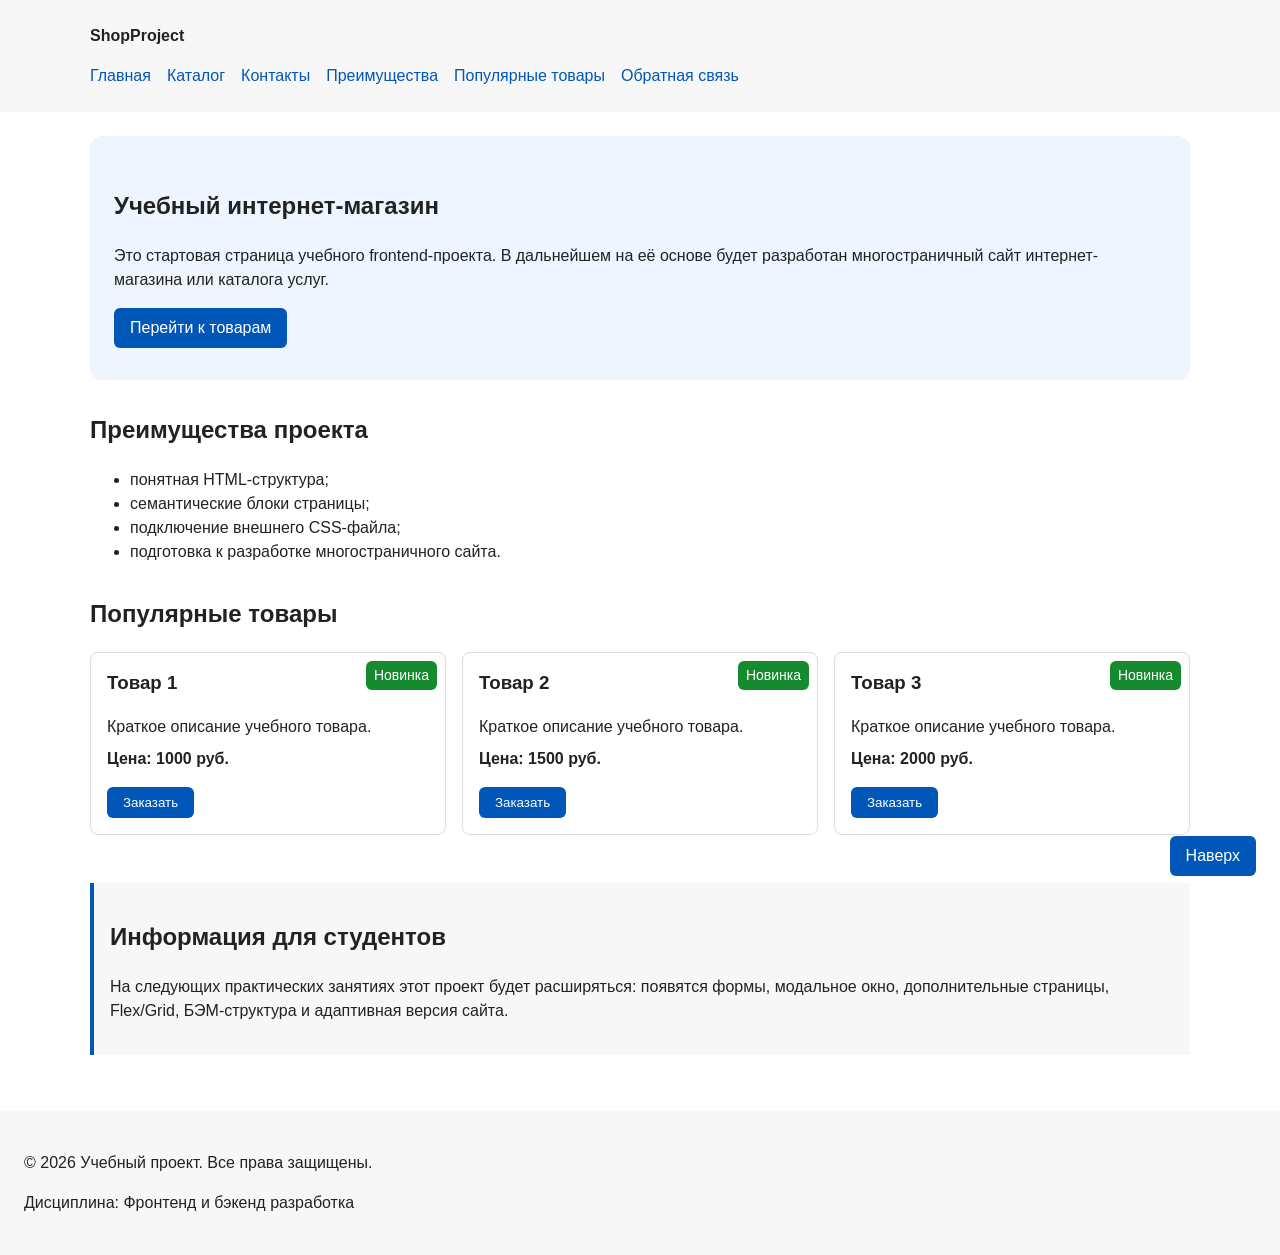
==== index.html @ 4393fafb "feat: add multi-page structure navigation and anchors" ====
<!DOCTYPE html>
<html lang="ru">
<head>
  <meta charset="UTF-8">
  <meta name="viewport" content="width=device-width, initial-scale=1.0">
  <title>Учебный интернет-магазин</title>
  <link rel="stylesheet" href="css/style.css">
  <script src="js/main.js" defer></script>
</head>
<body>
  <header>
    <div class="site-header">
      <a class="site-logo" href="index.html">ShopProject</a>
   <nav class="site-nav" aria-label="Основная навигация">
  <ul class="site-nav__list">
    <li><a href="index.html">Главная</a></li>
    <li><a href="catalog.html">Каталог</a></li>
    <li><a href="contacts.html">Контакты</a></li>
    <li><a href="index.html#advantages">Преимущества</a></li>
    <li><a href="index.html#popular">Популярные товары</a></li>
    <li><a href="index.html#contacts">Обратная связь</a></li>
  </ul>
</nav>
    </div>
  </header>

  <main>
    <section class="hero">
      <h1>Учебный интернет-магазин</h1>
      <p>
        Это стартовая страница учебного frontend-проекта.
        В дальнейшем на её основе будет разработан многостраничный сайт
        интернет-магазина или каталога услуг.
      </p>
      <a class="button" href="#popular">Перейти к товарам</a>
    </section>

    <section class="section" id="advantages">
      <h2>Преимущества проекта</h2>
      <ul class="advantages-list">
        <li>понятная HTML-структура;</li>
        <li>семантические блоки страницы;</li>
        <li>подключение внешнего CSS-файла;</li>
        <li>подготовка к разработке многостраничного сайта.</li>
      </ul>
    </section>

    <section class="section" id="popular">
      <h2>Популярные товары</h2>
      <div class="product-grid">
        <article class="product-card">
          <span class="product-card__badge">Новинка</span>
          <h3 class="product-card__title">Товар 1</h3>
          <p class="product-card__text">Краткое описание учебного товара.</p>
          <p class="product-card__price">Цена: 1000 руб.</p>
          <button class="button product-card__button" type="button" data-product="Товар 1">
            Заказать
          </button>
        </article>
        <article class="product-card">
          <span class="product-card__badge">Новинка</span>
          <h3 class="product-card__title">Товар 2</h3>
          <p class="product-card__text">Краткое описание учебного товара.</p>
          <p class="product-card__price">Цена: 1500 руб.</p>
          <button class="button product-card__button" type="button" data-product="Товар 2">
            Заказать
          </button>
        </article>
        <article class="product-card">
          <span class="product-card__badge">Новинка</span>
          <h3 class="product-card__title">Товар 3</h3>
          <p class="product-card__text">Краткое описание учебного товара.</p>
          <p class="product-card__price">Цена: 2000 руб.</p>
          <button class="button product-card__button" type="button" data-product="Товар 3">
            Заказать
          </button>
        </article>
      </div>
    </section>

    <aside class="aside-info">
      <h2>Информация для студентов</h2>
      <p>
        На следующих практических занятиях этот проект будет расширяться:
        появятся формы, модальное окно, дополнительные страницы, Flex/Grid,
        БЭМ-структура и адаптивная версия сайта.
      </p>
    </aside>
  </main>

  <footer id="contacts">
    <p>&copy; 2026 Учебный проект. Все права защищены.</p>
    <p>Дисциплина: Фронтенд и бэкенд разработка</p>
  </footer>

  <a class="button up-button" href="#">Наверх</a>

  <dialog class="order-dialog" id="order-dialog" aria-labelledby="order-dialog-title">
    <h2 id="order-dialog-title">Оформление заявки</h2>
    <form class="order-form" id="order-form" action="#" method="post" novalidate>
      <input id="selected-product" name="selected-product" type="hidden">

      <div class="form-field">
        <label for="order-name">Имя</label>
        <input
          id="order-name"
          name="name"
          type="text"
          placeholder="Введите ваше имя"
          minlength="2"
          autocomplete="given-name"
          required
        >
      </div>

      <div class="form-field">
        <label for="order-email">E-mail</label>
        <input
          id="order-email"
          name="email"
          type="email"
          placeholder="example@mail.ru"
          autocomplete="email"
          required
        >
      </div>

      <div class="form-field">
        <label for="order-phone">Телефон</label>
        <input
          id="order-phone"
          name="phone"
          type="tel"
          inputmode="tel"
          placeholder="+7 (900) 000-00-00"
          pattern="^\+7 \(\d{3}\) \d{3}-\d{2}-\d{2}$"
          required
        >
        <small>Формат: +7 (900) 000-00-00</small>
      </div>

      <div class="form-field">
        <label for="order-date">Дата связи</label>
        <input id="order-date" name="date" type="date">
      </div>

      <div class="form-field">
        <label for="order-topic">Тема заявки</label>
        <select id="order-topic" name="topic" required>
          <option value="">Выберите тему</option>
          <option value="product">Заказ товара</option>
          <option value="consultation">Консультация</option>
          <option value="delivery">Доставка</option>
        </select>
      </div>

      <div class="form-field">
        <label for="order-comment">Комментарий</label>
        <textarea
          id="order-comment"
          name="comment"
          rows="4"
          placeholder="Укажите дополнительную информацию"
        ></textarea>
      </div>

      <div class="form-field form-field--checkbox">
        <label>
          <input
            id="order-agreement"
            name="agreement"
            type="checkbox"
            required
          >
          Я согласен на обработку данных
        </label>
      </div>

      <div class="form-actions">
        <button type="button" id="close-order-dialog">Закрыть</button>
        <button type="submit">Отправить заявку</button>
      </div>
    </form>
  </dialog>

  <p class="success-message" id="success-message" hidden>
    Форма успешно отправлена!
  </p>
</body>
</html>
---- css/style.css ----
/* ===============================
   1. Переменные проекта
   =============================== */
:root {
  /* Основные цвета проекта */
  --color-bg: #ffffff;
  --color-text: #222222;
  --color-muted: #666666;
  --color-primary: #0057b8;
  --color-primary-dark: #003f86;
  --color-border: #dddddd;
  --color-surface: #f7f7f7;
  --color-surface-accent: #eef5ff;
  --color-danger: #b00020;
  --color-success: #168a2f;
  --color-success-bg: #eefaf0;
  --color-white: #ffffff;

  /* Отступы */
  --space-xs: 4px;
  --space-sm: 8px;
  --space-md: 16px;
  --space-lg: 24px;
  --space-xl: 32px;

  /* Скругления */
  --radius-sm: 6px;
  --radius-md: 8px;
  --radius-lg: 12px;

  /* Размеры */
  --container-width: 1100px;
}

/* ===============================
   2. Базовые стили
   =============================== */
* {
  box-sizing: border-box;
}

body {
  margin: 0;
  font-family: Arial, sans-serif;
  line-height: 1.5;
  color: var(--color-text);
  background-color: var(--color-bg);
}

header,
main,
footer {
  padding: var(--space-lg);
}

header {
  background-color: var(--color-surface);
}

footer {
  background-color: var(--color-surface);
}

/* ===============================
   3. Общие элементы интерфейса
   =============================== */
a {
  color: var(--color-primary);
}

a:hover {
  color: var(--color-primary-dark);
}

a:focus-visible {
  outline: 2px solid var(--color-primary);
  outline-offset: 3px;
}

.button {
  display: inline-block;
  padding: var(--space-sm) var(--space-md);
  color: var(--color-white);
  background-color: var(--color-primary);
  text-decoration: none;
  border: none;
  border-radius: var(--radius-sm);
  cursor: pointer;
}

.button:hover {
  background-color: var(--color-primary-dark);
}

.button:focus-visible {
  outline: 2px solid var(--color-primary);
  outline-offset: 3px;
}

.button:disabled {
  opacity: 0.6;
  cursor: not-allowed;
}

/* ===============================
   4. Компоненты страницы
   =============================== */
.site-header {
  max-width: var(--container-width);
  margin: 0 auto;
}

.site-logo {
  font-weight: bold;
  text-decoration: none;
  color: var(--color-text);
}

/*
  Flexbox: меню навигации в одну строку.
  display: flex — выстроить пункты в ряд,
  gap — расстояние между ними.
*/
.site-nav__list {
  display: flex;
  flex-wrap: wrap;
  gap: var(--space-md);
  padding: 0;
  margin: var(--space-md) 0 0;
  list-style: none;
}

.site-nav__list a {
  color: var(--color-primary);
  text-decoration: none;
}

.site-nav__list a:hover {
  color: var(--color-primary-dark);
  text-decoration: underline;
}

.site-nav__list a:focus-visible {
  outline: 2px solid var(--color-primary);
  outline-offset: 3px;
}

.hero {
  max-width: var(--container-width);
  margin: 0 auto var(--space-xl);
  padding: var(--space-xl) var(--space-lg);
  background-color: var(--color-surface-accent);
  border-radius: var(--radius-lg);
}

.section {
  max-width: var(--container-width);
  margin: 0 auto var(--space-xl);
}

.section h2 {
  margin-top: 0;
}

/*
  Grid-сетка для карточек товаров.
  repeat(3, 1fr) = три равные колонки.
*/
.product-grid {
  display: grid;
  grid-template-columns: repeat(3, 1fr);
  gap: var(--space-md);
}

/* На узких экранах карточки перестраиваются в одну колонку */
@media (max-width: 800px) {
  .product-grid {
    grid-template-columns: 1fr;
  }
}

/*
  Карточка товара (БЭМ-блок product-card).
  position: relative — точка отсчёта для бейджа.
*/
.product-card {
  position: relative;
  margin-bottom: var(--space-md);
  padding: var(--space-md);
  border: 1px solid var(--color-border);
  border-radius: var(--radius-md);
  background-color: var(--color-bg);
}

.product-card:hover {
  border-color: var(--color-primary);
}

/* БЭМ-элементы карточки */
.product-card__title {
  margin-top: 0;
}

.product-card__text {
  margin: 0 0 var(--space-sm);
}

.product-card__price {
  margin: 0 0 var(--space-md);
  font-weight: bold;
}

/*
  Бейдж «Новинка».
  position: absolute — позиция считается от карточки,
  у которой position: relative.
*/
.product-card__badge {
  position: absolute;
  top: var(--space-sm);
  right: var(--space-sm);
  padding: var(--space-xs) var(--space-sm);
  background-color: var(--color-success);
  color: var(--color-white);
  border-radius: var(--radius-sm);
  font-size: 14px;
}

/*
  Кнопка «Наверх».
  position: fixed — приклеена к окну браузера,
  не двигается при прокрутке.
*/
.up-button {
  position: fixed;
  right: var(--space-lg);
  bottom: var(--space-lg);
}

.aside-info {
  max-width: var(--container-width);
  margin: 0 auto var(--space-xl);
  padding: var(--space-md);
  border-left: 4px solid var(--color-primary);
  background-color: var(--color-surface);
}

/* ===============================
   5. Форма и модальное окно
   =============================== */
.order-dialog {
  width: min(100% - 32px, 560px);
  padding: var(--space-lg);
  border: none;
  border-radius: var(--radius-lg);
}

.order-dialog::backdrop {
  background-color: rgba(0, 0, 0, 0.5);
}

.form-field {
  margin-bottom: var(--space-md);
}

.form-field label {
  display: block;
  margin-bottom: var(--space-xs);
}

.form-field input,
.form-field select,
.form-field textarea {
  width: 100%;
  padding: 10px 12px;
  border: 1px solid var(--color-border);
  border-radius: var(--radius-sm);
  font: inherit;
}

.form-field input[type="checkbox"] {
  width: auto;
}

.form-field small {
  display: block;
  margin-top: var(--space-xs);
  color: var(--color-muted);
}

.form-field input:hover,
.form-field select:hover,
.form-field textarea:hover {
  border-color: var(--color-primary);
}

.form-field input:focus-visible,
.form-field select:focus-visible,
.form-field textarea:focus-visible,
.form-actions button:focus-visible {
  outline: 2px solid var(--color-primary);
  outline-offset: 3px;
}

[aria-invalid="true"] {
  border-color: var(--color-danger);
}

.form-actions {
  display: flex;
  gap: 12px;
  margin-top: 20px;
}

.form-actions button {
  padding: var(--space-sm) var(--space-md);
  border: 1px solid var(--color-border);
  border-radius: var(--radius-sm);
  background-color: var(--color-bg);
  color: var(--color-text);
  cursor: pointer;
  font: inherit;
}

.form-actions button[type="submit"] {
  border: none;
  background-color: var(--color-primary);
  color: var(--color-white);
}

.form-actions button[type="submit"]:hover {
  background-color: var(--color-primary-dark);
}

.success-message {
  max-width: var(--container-width);
  margin: var(--space-lg) auto;
  padding: var(--space-md);
  border-left: 4px solid var(--color-success);
  background-color: var(--color-success-bg);
}
/* ===== ПР5: хлебные крошки, якоря ===== */
.breadcrumbs {
  max-width: var(--container-width);
  margin: 0 auto var(--space-md);
  font-size: 14px;
  color: var(--color-muted);
}

.breadcrumbs a {
  color: var(--color-primary);
}

.breadcrumbs span::before {
  content: " / ";
  color: var(--color-muted);
}

html {
  scroll-behavior: smooth;
}

:target {
  outline: 2px dashed var(--color-primary);
  outline-offset: 4px;
}
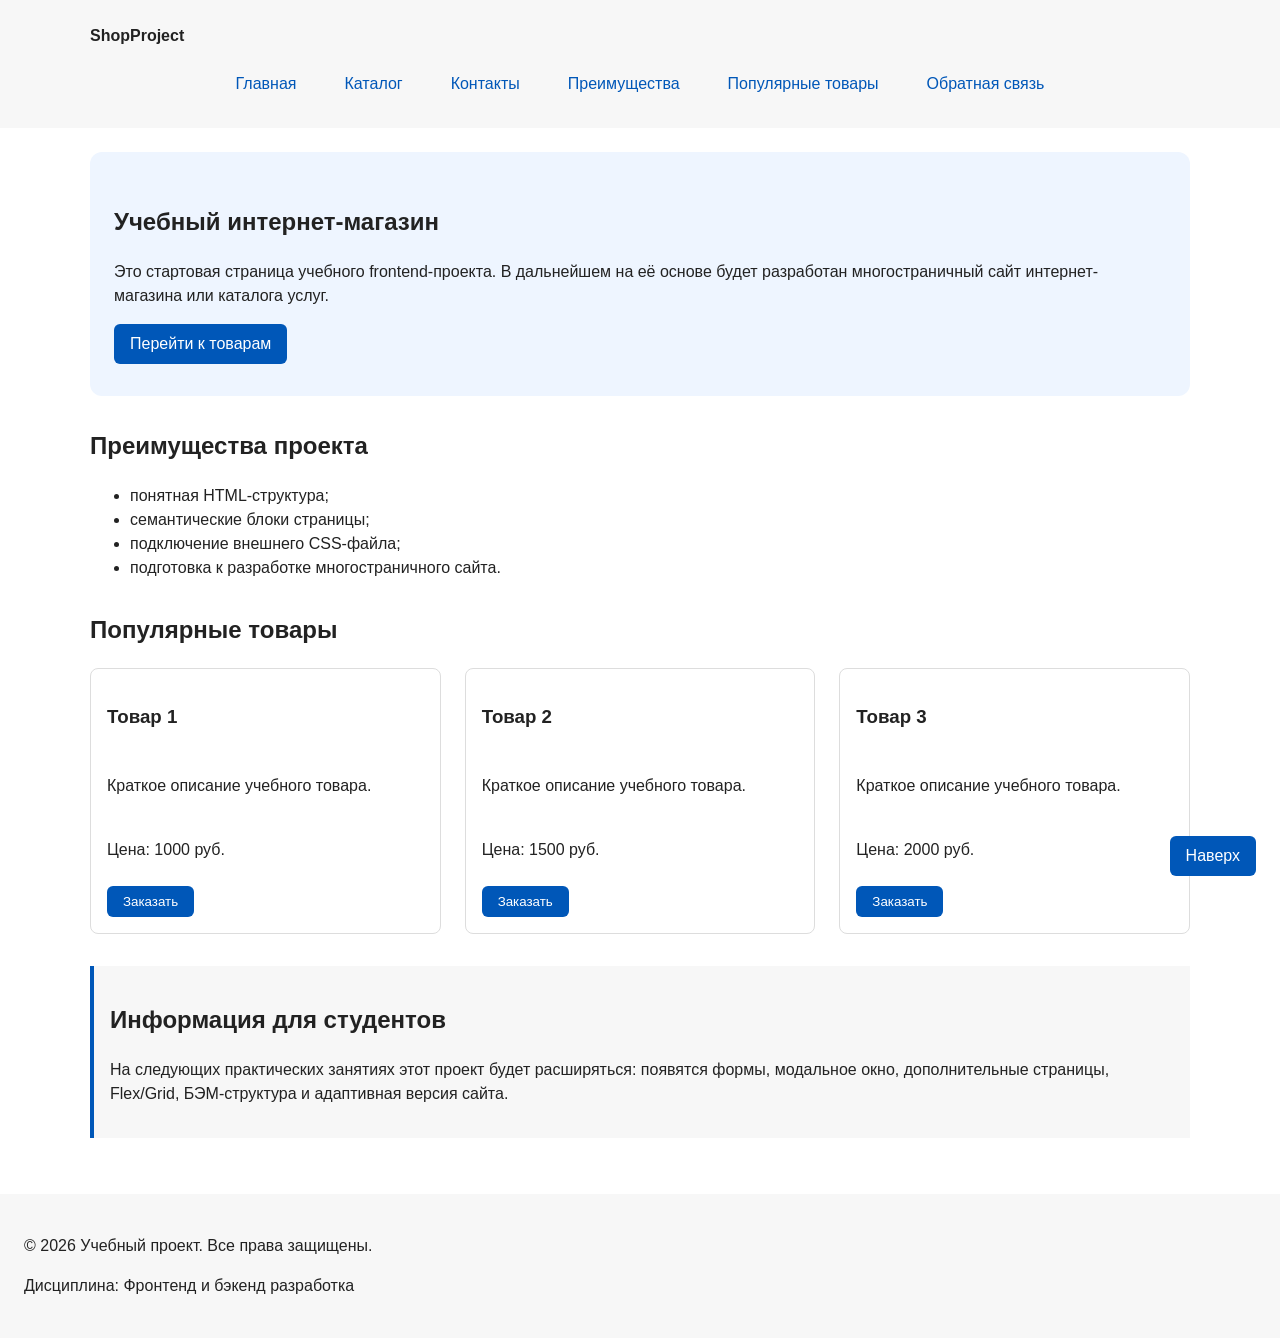
==== commit 85b95822: "feat: add flex navigation and grid catalog layout" ====
--- a/index.html
+++ b/index.html
@@ -46,37 +46,37 @@
     </section>
 
     <section class="section" id="popular">
-      <h2>Популярные товары</h2>
-      <div class="product-grid">
-        <article class="product-card">
-          <span class="product-card__badge">Новинка</span>
-          <h3 class="product-card__title">Товар 1</h3>
-          <p class="product-card__text">Краткое описание учебного товара.</p>
-          <p class="product-card__price">Цена: 1000 руб.</p>
-          <button class="button product-card__button" type="button" data-product="Товар 1">
-            Заказать
-          </button>
-        </article>
-        <article class="product-card">
-          <span class="product-card__badge">Новинка</span>
-          <h3 class="product-card__title">Товар 2</h3>
-          <p class="product-card__text">Краткое описание учебного товара.</p>
-          <p class="product-card__price">Цена: 1500 руб.</p>
-          <button class="button product-card__button" type="button" data-product="Товар 2">
-            Заказать
-          </button>
-        </article>
-        <article class="product-card">
-          <span class="product-card__badge">Новинка</span>
-          <h3 class="product-card__title">Товар 3</h3>
-          <p class="product-card__text">Краткое описание учебного товара.</p>
-          <p class="product-card__price">Цена: 2000 руб.</p>
-          <button class="button product-card__button" type="button" data-product="Товар 3">
-            Заказать
-          </button>
-        </article>
-      </div>
-    </section>
+  <h2>Популярные товары</h2>
+
+  <div class="products-grid">
+    <article class="product-card">
+      <h3>Товар 1</h3>
+      <p>Краткое описание учебного товара.</p>
+      <p>Цена: 1000 руб.</p>
+      <button class="button product-card__button" type="button" data-product="Товар 1">
+        Заказать
+      </button>
+    </article>
+
+    <article class="product-card">
+      <h3>Товар 2</h3>
+      <p>Краткое описание учебного товара.</p>
+      <p>Цена: 1500 руб.</p>
+      <button class="button product-card__button" type="button" data-product="Товар 2">
+        Заказать
+      </button>
+    </article>
+
+    <article class="product-card">
+      <h3>Товар 3</h3>
+      <p>Краткое описание учебного товара.</p>
+      <p>Цена: 2000 руб.</p>
+      <button class="button product-card__button" type="button" data-product="Товар 3">
+        Заказать
+      </button>
+    </article>
+  </div>
+</section>
 
     <aside class="aside-info">
       <h2>Информация для студентов</h2>
--- a/css/style.css
+++ b/css/style.css
@@ -121,9 +121,12 @@
   display: flex — выстроить пункты в ряд,
   gap — расстояние между ними.
 */
+/* ===== ПР6: навигация (Flexbox) ===== */
 .site-nav__list {
   display: flex;
   flex-wrap: wrap;
+  justify-content: center;
+  align-items: center;
   gap: var(--space-md);
   padding: 0;
   margin: var(--space-md) 0 0;
@@ -131,13 +134,16 @@
 }
 
 .site-nav__list a {
+  display: inline-block;
+  padding: var(--space-sm) var(--space-md);
   color: var(--color-primary);
   text-decoration: none;
+  border-radius: var(--radius-sm);
 }
 
 .site-nav__list a:hover {
-  color: var(--color-primary-dark);
-  text-decoration: underline;
+  color: var(--color-white);
+  background-color: var(--color-primary);
 }
 
 .site-nav__list a:focus-visible {
@@ -166,30 +172,28 @@
   Grid-сетка для карточек товаров.
   repeat(3, 1fr) = три равные колонки.
 */
-.product-grid {
+/* ===== ПР6: сетка карточек (Grid) ===== */
+.products-grid {
   display: grid;
   grid-template-columns: repeat(3, 1fr);
-  gap: var(--space-md);
-}
-
-/* На узких экранах карточки перестраиваются в одну колонку */
-@media (max-width: 800px) {
-  .product-grid {
-    grid-template-columns: 1fr;
-  }
-}
-
-/*
-  Карточка товара (БЭМ-блок product-card).
-  position: relative — точка отсчёта для бейджа.
-*/
+  gap: var(--space-lg);
+}
+
+/* ===== ПР6: карточка товара (Flexbox) ===== */
 .product-card {
-  position: relative;
-  margin-bottom: var(--space-md);
+  display: flex;
+  flex-direction: column;
+  gap: var(--space-sm);
+  margin-bottom: 0;
   padding: var(--space-md);
   border: 1px solid var(--color-border);
   border-radius: var(--radius-md);
   background-color: var(--color-bg);
+}
+
+.product-card .button {
+  margin-top: auto;
+  align-self: flex-start;
 }
 
 .product-card:hover {
@@ -363,4 +367,55 @@
 :target {
   outline: 2px dashed var(--color-primary);
   outline-offset: 4px;
+}
+/* ===== ПР6: страница каталога (Grid) ===== */
+.catalog-layout {
+  max-width: var(--container-width);
+  margin: 0 auto var(--space-xl);
+  display: grid;
+  grid-template-columns: 260px 1fr;
+  grid-template-areas: "filters products";
+  gap: var(--space-lg);
+}
+
+.catalog-filters {
+  grid-area: filters;
+  padding: var(--space-md);
+  border: 1px solid var(--color-border);
+  border-radius: var(--radius-md);
+  background-color: var(--color-surface);
+}
+
+.catalog-products {
+  grid-area: products;
+}
+
+/* ===== ПР6: форма фильтров ===== */
+.filters-form {
+  display: grid;
+  gap: var(--space-md);
+}
+
+.filters-form fieldset {
+  margin: 0;
+  padding: var(--space-md);
+  border: 1px solid var(--color-border);
+  border-radius: var(--radius-sm);
+}
+
+.filters-form legend {
+  font-weight: 700;
+}
+
+.filters-form label {
+  display: block;
+  margin-bottom: var(--space-sm);
+}
+
+.filters-form input[type="number"] {
+  width: 100%;
+  padding: 8px 10px;
+  border: 1px solid var(--color-border);
+  border-radius: var(--radius-sm);
+  font: inherit;
 }
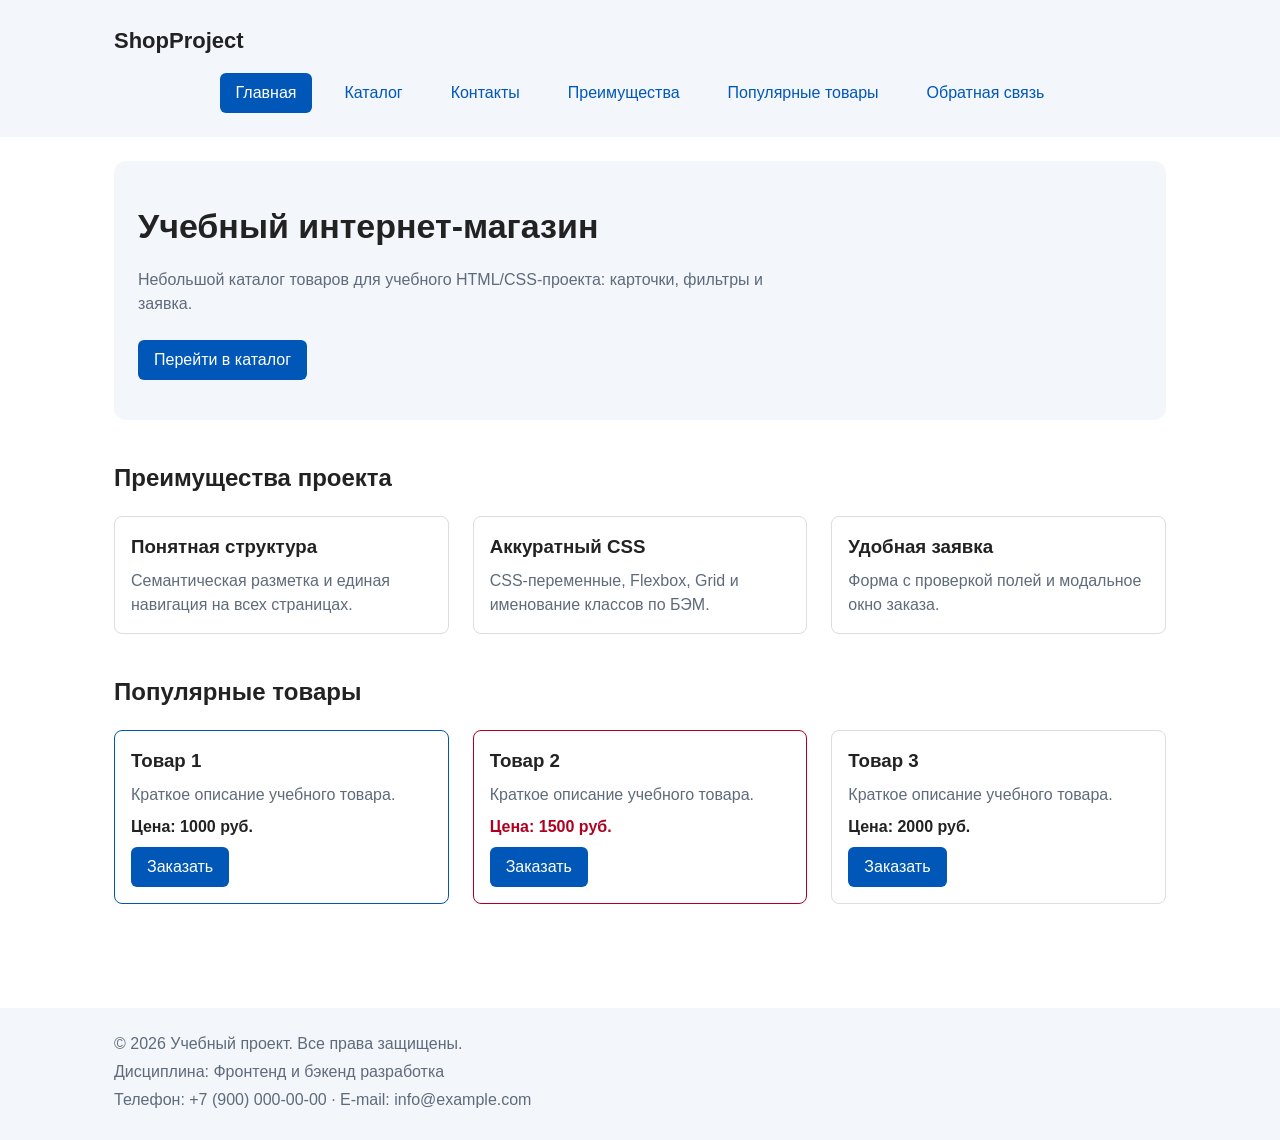
==== commit 4ad3bec1: "refactor: apply BEM naming to CSS classes" ====
--- a/index.html
+++ b/index.html
@@ -3,188 +3,131 @@
 <head>
   <meta charset="UTF-8">
   <meta name="viewport" content="width=device-width, initial-scale=1.0">
-  <title>Учебный интернет-магазин</title>
+  <meta name="description" content="Учебный интернет-магазин: главная страница с преимуществами и популярными товарами.">
+  <title>Главная — Учебный интернет-магазин</title>
   <link rel="stylesheet" href="css/style.css">
-  <script src="js/main.js" defer></script>
 </head>
 <body>
-  <header>
-    <div class="site-header">
-      <a class="site-logo" href="index.html">ShopProject</a>
-   <nav class="site-nav" aria-label="Основная навигация">
-  <ul class="site-nav__list">
-    <li><a href="index.html">Главная</a></li>
-    <li><a href="catalog.html">Каталог</a></li>
-    <li><a href="contacts.html">Контакты</a></li>
-    <li><a href="index.html#advantages">Преимущества</a></li>
-    <li><a href="index.html#popular">Популярные товары</a></li>
-    <li><a href="index.html#contacts">Обратная связь</a></li>
-  </ul>
-</nav>
+  <header class="site-header">
+    <div class="site-header__inner">
+      <a class="site-header__logo" href="index.html">ShopProject</a>
+
+      <nav class="site-nav" aria-label="Основная навигация">
+        <ul class="site-nav__list">
+          <li class="site-nav__item"><a class="site-nav__link site-nav__link--active" href="index.html" aria-current="page">Главная</a></li>
+          <li class="site-nav__item"><a class="site-nav__link" href="catalog.html">Каталог</a></li>
+          <li class="site-nav__item"><a class="site-nav__link" href="contacts.html">Контакты</a></li>
+          <li class="site-nav__item"><a class="site-nav__link" href="index.html#advantages">Преимущества</a></li>
+          <li class="site-nav__item"><a class="site-nav__link" href="index.html#popular">Популярные товары</a></li>
+          <li class="site-nav__item"><a class="site-nav__link" href="index.html#contacts">Обратная связь</a></li>
+        </ul>
+      </nav>
     </div>
   </header>
 
-  <main>
+  <main class="page">
     <section class="hero">
-      <h1>Учебный интернет-магазин</h1>
-      <p>
-        Это стартовая страница учебного frontend-проекта.
-        В дальнейшем на её основе будет разработан многостраничный сайт
-        интернет-магазина или каталога услуг.
+      <h1 class="hero__title">Учебный интернет-магазин</h1>
+      <p class="hero__text">
+        Небольшой каталог товаров для учебного HTML/CSS-проекта:
+        карточки, фильтры и заявка.
       </p>
-      <a class="button" href="#popular">Перейти к товарам</a>
+      <a class="button button--primary" href="catalog.html">Перейти в каталог</a>
     </section>
 
     <section class="section" id="advantages">
-      <h2>Преимущества проекта</h2>
-      <ul class="advantages-list">
-        <li>понятная HTML-структура;</li>
-        <li>семантические блоки страницы;</li>
-        <li>подключение внешнего CSS-файла;</li>
-        <li>подготовка к разработке многостраничного сайта.</li>
+      <h2 class="section__title">Преимущества проекта</h2>
+
+      <ul class="advantages__list">
+        <li class="advantages__item">
+          <h3 class="advantages__title">Понятная структура</h3>
+          <p class="advantages__text">Семантическая разметка и единая навигация на всех страницах.</p>
+        </li>
+        <li class="advantages__item">
+          <h3 class="advantages__title">Аккуратный CSS</h3>
+          <p class="advantages__text">CSS-переменные, Flexbox, Grid и именование классов по БЭМ.</p>
+        </li>
+        <li class="advantages__item">
+          <h3 class="advantages__title">Удобная заявка</h3>
+          <p class="advantages__text">Форма с проверкой полей и модальное окно заказа.</p>
+        </li>
       </ul>
     </section>
 
     <section class="section" id="popular">
-  <h2>Популярные товары</h2>
+      <h2 class="section__title">Популярные товары</h2>
 
-  <div class="products-grid">
-    <article class="product-card">
-      <h3>Товар 1</h3>
-      <p>Краткое описание учебного товара.</p>
-      <p>Цена: 1000 руб.</p>
-      <button class="button product-card__button" type="button" data-product="Товар 1">
-        Заказать
-      </button>
-    </article>
+      <div class="products-grid">
+        <article class="product-card product-card--featured">
+          <h3 class="product-card__title">Товар 1</h3>
+          <p class="product-card__description">Краткое описание учебного товара.</p>
+          <p class="product-card__price">Цена: 1000 руб.</p>
+          <button class="button button--primary product-card__button" type="button" data-product="Товар 1">
+            Заказать
+          </button>
+        </article>
 
-    <article class="product-card">
-      <h3>Товар 2</h3>
-      <p>Краткое описание учебного товара.</p>
-      <p>Цена: 1500 руб.</p>
-      <button class="button product-card__button" type="button" data-product="Товар 2">
-        Заказать
-      </button>
-    </article>
+        <article class="product-card product-card--discount">
+          <h3 class="product-card__title">Товар 2</h3>
+          <p class="product-card__description">Краткое описание учебного товара.</p>
+          <p class="product-card__price">Цена: 1500 руб.</p>
+          <button class="button button--primary product-card__button" type="button" data-product="Товар 2">
+            Заказать
+          </button>
+        </article>
 
-    <article class="product-card">
-      <h3>Товар 3</h3>
-      <p>Краткое описание учебного товара.</p>
-      <p>Цена: 2000 руб.</p>
-      <button class="button product-card__button" type="button" data-product="Товар 3">
-        Заказать
-      </button>
-    </article>
-  </div>
-</section>
-
-    <aside class="aside-info">
-      <h2>Информация для студентов</h2>
-      <p>
-        На следующих практических занятиях этот проект будет расширяться:
-        появятся формы, модальное окно, дополнительные страницы, Flex/Grid,
-        БЭМ-структура и адаптивная версия сайта.
-      </p>
-    </aside>
+        <article class="product-card">
+          <h3 class="product-card__title">Товар 3</h3>
+          <p class="product-card__description">Краткое описание учебного товара.</p>
+          <p class="product-card__price">Цена: 2000 руб.</p>
+          <button class="button button--primary product-card__button" type="button" data-product="Товар 3">
+            Заказать
+          </button>
+        </article>
+      </div>
+    </section>
   </main>
 
-  <footer id="contacts">
-    <p>&copy; 2026 Учебный проект. Все права защищены.</p>
-    <p>Дисциплина: Фронтенд и бэкенд разработка</p>
-  </footer>
+  <dialog class="order-dialog" id="order-dialog" aria-labelledby="order-dialog-title">
+    <h2 class="order-dialog__title" id="order-dialog-title">Оформление заявки</h2>
+    <p class="order-dialog__product">Выбранный товар: <strong id="order-dialog-product">—</strong></p>
 
-  <a class="button up-button" href="#">Наверх</a>
+    <form class="order-form" id="order-form" action="#" method="post" novalidate>
+      <input type="hidden" name="product" id="order-product">
 
-  <dialog class="order-dialog" id="order-dialog" aria-labelledby="order-dialog-title">
-    <h2 id="order-dialog-title">Оформление заявки</h2>
-    <form class="order-form" id="order-form" action="#" method="post" novalidate>
-      <input id="selected-product" name="selected-product" type="hidden">
-
-      <div class="form-field">
-        <label for="order-name">Имя</label>
-        <input
-          id="order-name"
-          name="name"
-          type="text"
-          placeholder="Введите ваше имя"
-          minlength="2"
-          autocomplete="given-name"
-          required
-        >
+      <div class="order-form__field">
+        <label class="order-form__label" for="order-name">Имя</label>
+        <input class="order-form__input" id="order-name" name="name" type="text" required>
+        <p class="order-form__error" hidden></p>
       </div>
 
-      <div class="form-field">
-        <label for="order-email">E-mail</label>
-        <input
-          id="order-email"
-          name="email"
-          type="email"
-          placeholder="example@mail.ru"
-          autocomplete="email"
-          required
-        >
+      <div class="order-form__field">
+        <label class="order-form__label" for="order-email">E-mail</label>
+        <input class="order-form__input" id="order-email" name="email" type="email" required>
+        <p class="order-form__error" hidden></p>
       </div>
 
-      <div class="form-field">
-        <label for="order-phone">Телефон</label>
-        <input
-          id="order-phone"
-          name="phone"
-          type="tel"
-          inputmode="tel"
-          placeholder="+7 (900) 000-00-00"
-          pattern="^\+7 \(\d{3}\) \d{3}-\d{2}-\d{2}$"
-          required
-        >
-        <small>Формат: +7 (900) 000-00-00</small>
+      <div class="order-form__actions">
+        <button class="button button--secondary" type="button" id="close-order-dialog">
+          Закрыть
+        </button>
+        <button class="button button--primary" type="submit">
+          Отправить заявку
+        </button>
       </div>
 
-      <div class="form-field">
-        <label for="order-date">Дата связи</label>
-        <input id="order-date" name="date" type="date">
-      </div>
-
-      <div class="form-field">
-        <label for="order-topic">Тема заявки</label>
-        <select id="order-topic" name="topic" required>
-          <option value="">Выберите тему</option>
-          <option value="product">Заказ товара</option>
-          <option value="consultation">Консультация</option>
-          <option value="delivery">Доставка</option>
-        </select>
-      </div>
-
-      <div class="form-field">
-        <label for="order-comment">Комментарий</label>
-        <textarea
-          id="order-comment"
-          name="comment"
-          rows="4"
-          placeholder="Укажите дополнительную информацию"
-        ></textarea>
-      </div>
-
-      <div class="form-field form-field--checkbox">
-        <label>
-          <input
-            id="order-agreement"
-            name="agreement"
-            type="checkbox"
-            required
-          >
-          Я согласен на обработку данных
-        </label>
-      </div>
-
-      <div class="form-actions">
-        <button type="button" id="close-order-dialog">Закрыть</button>
-        <button type="submit">Отправить заявку</button>
-      </div>
+      <p class="success-message" role="status" hidden>Заявка отправлена. Спасибо!</p>
     </form>
   </dialog>
 
-  <p class="success-message" id="success-message" hidden>
-    Форма успешно отправлена!
-  </p>
+  <footer class="site-footer" id="contacts">
+    <div class="site-footer__inner">
+      <p class="site-footer__text">&copy; 2026 Учебный проект. Все права защищены.</p>
+      <p class="site-footer__text">Дисциплина: Фронтенд и бэкенд разработка</p>
+      <p class="site-footer__text">Телефон: +7 (900) 000-00-00 · E-mail: info@example.com</p>
+    </div>
+  </footer>
+
+  <script src="js/main.js"></script>
 </body>
 </html>
--- a/css/style.css
+++ b/css/style.css
@@ -1,95 +1,96 @@
-/* ===============================
-   1. Переменные проекта
-   =============================== */
+/* ===== Переменные (ПР4) ===== */
 :root {
-  /* Основные цвета проекта */
   --color-bg: #ffffff;
+  --color-surface: #f3f6fb;
   --color-text: #222222;
-  --color-muted: #666666;
+  --color-muted: #5f6b7a;
   --color-primary: #0057b8;
   --color-primary-dark: #003f86;
+  --color-white: #ffffff;
   --color-border: #dddddd;
-  --color-surface: #f7f7f7;
-  --color-surface-accent: #eef5ff;
   --color-danger: #b00020;
-  --color-success: #168a2f;
-  --color-success-bg: #eefaf0;
-  --color-white: #ffffff;
-
-  /* Отступы */
+  --color-success: #1b7f3b;
+
   --space-xs: 4px;
   --space-sm: 8px;
   --space-md: 16px;
   --space-lg: 24px;
-  --space-xl: 32px;
-
-  /* Скругления */
+  --space-xl: 40px;
+
   --radius-sm: 6px;
   --radius-md: 8px;
   --radius-lg: 12px;
 
-  /* Размеры */
   --container-width: 1100px;
 }
 
-/* ===============================
-   2. Базовые стили
-   =============================== */
+/* ===== Базовые стили ===== */
 * {
   box-sizing: border-box;
 }
 
+html {
+  scroll-behavior: smooth;
+}
+
 body {
   margin: 0;
-  font-family: Arial, sans-serif;
+  font-family: Arial, Helvetica, sans-serif;
   line-height: 1.5;
   color: var(--color-text);
   background-color: var(--color-bg);
 }
 
-header,
-main,
-footer {
+:target {
+  outline: 2px dashed var(--color-primary);
+  outline-offset: 4px;
+}
+
+/* ===== Блок: page (основное содержимое) ===== */
+.page {
+  max-width: var(--container-width);
+  margin: 0 auto;
   padding: var(--space-lg);
 }
 
-header {
-  background-color: var(--color-surface);
-}
-
-footer {
-  background-color: var(--color-surface);
-}
-
-/* ===============================
-   3. Общие элементы интерфейса
-   =============================== */
-a {
-  color: var(--color-primary);
-}
-
-a:hover {
-  color: var(--color-primary-dark);
-}
-
-a:focus-visible {
-  outline: 2px solid var(--color-primary);
-  outline-offset: 3px;
-}
-
+/* ===== Блок: section ===== */
+.section {
+  margin-bottom: var(--space-xl);
+}
+
+.section__title {
+  margin-top: 0;
+}
+
+/* ===== Блок: button ===== */
 .button {
   display: inline-block;
   padding: var(--space-sm) var(--space-md);
+  border: none;
+  border-radius: var(--radius-sm);
+  font: inherit;
+  text-decoration: none;
+  cursor: pointer;
+}
+
+.button--primary {
   color: var(--color-white);
   background-color: var(--color-primary);
-  text-decoration: none;
-  border: none;
-  border-radius: var(--radius-sm);
-  cursor: pointer;
-}
-
-.button:hover {
+}
+
+.button--primary:hover {
   background-color: var(--color-primary-dark);
+}
+
+.button--secondary {
+  color: var(--color-primary);
+  background-color: transparent;
+  border: 1px solid var(--color-primary);
+}
+
+.button--secondary:hover {
+  color: var(--color-white);
+  background-color: var(--color-primary);
 }
 
 .button:focus-visible {
@@ -97,31 +98,31 @@
   outline-offset: 3px;
 }
 
-.button:disabled {
+.button:disabled,
+.button--disabled {
   opacity: 0.6;
   cursor: not-allowed;
 }
 
-/* ===============================
-   4. Компоненты страницы
-   =============================== */
+/* ===== Блок: site-header ===== */
 .site-header {
+  background-color: var(--color-surface);
+}
+
+.site-header__inner {
   max-width: var(--container-width);
   margin: 0 auto;
-}
-
-.site-logo {
-  font-weight: bold;
+  padding: var(--space-lg);
+}
+
+.site-header__logo {
+  font-weight: 700;
+  font-size: 22px;
+  color: var(--color-text);
   text-decoration: none;
-  color: var(--color-text);
-}
-
-/*
-  Flexbox: меню навигации в одну строку.
-  display: flex — выстроить пункты в ряд,
-  gap — расстояние между ними.
-*/
-/* ===== ПР6: навигация (Flexbox) ===== */
+}
+
+/* ===== Блок: site-nav (Flexbox) ===== */
 .site-nav__list {
   display: flex;
   flex-wrap: wrap;
@@ -133,7 +134,11 @@
   list-style: none;
 }
 
-.site-nav__list a {
+.site-nav__item {
+  margin: 0;
+}
+
+.site-nav__link {
   display: inline-block;
   padding: var(--space-sm) var(--space-md);
   color: var(--color-primary);
@@ -141,117 +146,282 @@
   border-radius: var(--radius-sm);
 }
 
-.site-nav__list a:hover {
+.site-nav__link:hover {
   color: var(--color-white);
   background-color: var(--color-primary);
 }
 
-.site-nav__list a:focus-visible {
+.site-nav__link:focus-visible {
   outline: 2px solid var(--color-primary);
   outline-offset: 3px;
 }
 
+.site-nav__link--active {
+  color: var(--color-white);
+  background-color: var(--color-primary);
+}
+
+/* ===== Блок: breadcrumbs ===== */
+.breadcrumbs {
+  max-width: var(--container-width);
+  margin: 0 auto var(--space-md);
+  font-size: 14px;
+  color: var(--color-muted);
+}
+
+.breadcrumbs__link {
+  color: var(--color-primary);
+}
+
+.breadcrumbs__current {
+  color: var(--color-text);
+}
+
+.breadcrumbs__link::after {
+  content: " / ";
+  color: var(--color-muted);
+}
+
+/* ===== Блок: hero ===== */
 .hero {
-  max-width: var(--container-width);
-  margin: 0 auto var(--space-xl);
+  margin-bottom: var(--space-xl);
   padding: var(--space-xl) var(--space-lg);
-  background-color: var(--color-surface-accent);
   border-radius: var(--radius-lg);
-}
-
-.section {
-  max-width: var(--container-width);
-  margin: 0 auto var(--space-xl);
-}
-
-.section h2 {
-  margin-top: 0;
-}
-
-/*
-  Grid-сетка для карточек товаров.
-  repeat(3, 1fr) = три равные колонки.
-*/
-/* ===== ПР6: сетка карточек (Grid) ===== */
+  background-color: var(--color-surface);
+}
+
+.hero__title {
+  margin: 0 0 var(--space-md);
+  font-size: 34px;
+}
+
+.hero__text {
+  margin: 0 0 var(--space-lg);
+  max-width: 640px;
+  color: var(--color-muted);
+}
+
+/* ===== Блок: advantages ===== */
+.advantages__list {
+  display: grid;
+  grid-template-columns: repeat(3, 1fr);
+  gap: var(--space-lg);
+  padding: 0;
+  margin: 0;
+  list-style: none;
+}
+
+.advantages__item {
+  padding: var(--space-md);
+  border: 1px solid var(--color-border);
+  border-radius: var(--radius-md);
+}
+
+.advantages__title {
+  margin: 0 0 var(--space-sm);
+}
+
+.advantages__text {
+  margin: 0;
+  color: var(--color-muted);
+}
+
+/* ===== Блок: products-grid (Grid) ===== */
 .products-grid {
   display: grid;
   grid-template-columns: repeat(3, 1fr);
   gap: var(--space-lg);
 }
 
-/* ===== ПР6: карточка товара (Flexbox) ===== */
+/* ===== Блок: product-card (Flexbox) ===== */
 .product-card {
   display: flex;
   flex-direction: column;
   gap: var(--space-sm);
-  margin-bottom: 0;
   padding: var(--space-md);
   border: 1px solid var(--color-border);
   border-radius: var(--radius-md);
   background-color: var(--color-bg);
 }
 
-.product-card .button {
+.product-card:hover {
+  border-color: var(--color-primary);
+}
+
+.product-card--featured {
+  border-color: var(--color-primary);
+}
+
+.product-card--discount {
+  border-color: var(--color-danger);
+}
+
+.product-card__title {
+  margin: 0;
+  color: var(--color-text);
+}
+
+.product-card__description {
+  margin: 0;
+  color: var(--color-muted);
+}
+
+.product-card__price {
+  margin: 0;
+  font-weight: 700;
+}
+
+.product-card--discount .product-card__price {
+  color: var(--color-danger);
+}
+
+.product-card__button {
   margin-top: auto;
   align-self: flex-start;
 }
 
-.product-card:hover {
-  border-color: var(--color-primary);
-}
-
-/* БЭМ-элементы карточки */
-.product-card__title {
+/* ===== Блок: catalog-layout (Grid) ===== */
+.catalog-layout {
+  display: grid;
+  grid-template-columns: 260px 1fr;
+  grid-template-areas: "filters products";
+  gap: var(--space-lg);
+}
+
+.catalog-filters {
+  grid-area: filters;
+  padding: var(--space-md);
+  border: 1px solid var(--color-border);
+  border-radius: var(--radius-md);
+  background-color: var(--color-surface);
+}
+
+.catalog-filters__title {
   margin-top: 0;
 }
 
-.product-card__text {
-  margin: 0 0 var(--space-sm);
-}
-
-.product-card__price {
-  margin: 0 0 var(--space-md);
-  font-weight: bold;
-}
-
-/*
-  Бейдж «Новинка».
-  position: absolute — позиция считается от карточки,
-  у которой position: relative.
-*/
-.product-card__badge {
-  position: absolute;
-  top: var(--space-sm);
-  right: var(--space-sm);
-  padding: var(--space-xs) var(--space-sm);
-  background-color: var(--color-success);
-  color: var(--color-white);
-  border-radius: var(--radius-sm);
-  font-size: 14px;
-}
-
-/*
-  Кнопка «Наверх».
-  position: fixed — приклеена к окну браузера,
-  не двигается при прокрутке.
-*/
-.up-button {
-  position: fixed;
-  right: var(--space-lg);
-  bottom: var(--space-lg);
-}
-
-.aside-info {
-  max-width: var(--container-width);
-  margin: 0 auto var(--space-xl);
+.catalog-products {
+  grid-area: products;
+}
+
+.catalog-products__title {
+  margin-top: 0;
+}
+
+/* ===== Блок: filters-form ===== */
+.filters-form {
+  display: grid;
+  gap: var(--space-md);
+}
+
+.filters-form__group {
+  margin: 0;
+  padding: var(--space-md);
+  border: 1px solid var(--color-border);
+  border-radius: var(--radius-sm);
+}
+
+.filters-form__legend {
+  font-weight: 700;
+}
+
+.filters-form__label {
+  display: block;
+  margin-bottom: var(--space-sm);
+}
+
+.filters-form__input {
+  width: 100%;
+  padding: 8px 10px;
+  border: 1px solid var(--color-border);
+  border-radius: var(--radius-sm);
+  font: inherit;
+}
+
+/* ===== Блоки: contact-list, info-box ===== */
+.contact-list {
+  padding: 0;
+  margin: 0 0 var(--space-lg);
+  list-style: none;
+}
+
+.contact-list__item {
+  margin-bottom: var(--space-sm);
+}
+
+.info-box {
   padding: var(--space-md);
   border-left: 4px solid var(--color-primary);
   background-color: var(--color-surface);
 }
 
-/* ===============================
-   5. Форма и модальное окно
-   =============================== */
+.info-box__title {
+  margin-top: 0;
+}
+
+.info-box__text {
+  margin: 0;
+}
+
+/* ===== Блок: order-form ===== */
+.order-form__field {
+  margin-bottom: var(--space-md);
+}
+
+.order-form__label {
+  display: block;
+  margin-bottom: var(--space-xs);
+}
+
+.order-form__input,
+.order-form__select,
+.order-form__textarea {
+  width: 100%;
+  padding: 10px 12px;
+  border: 1px solid var(--color-border);
+  border-radius: var(--radius-sm);
+  font: inherit;
+}
+
+.order-form__input:hover,
+.order-form__select:hover,
+.order-form__textarea:hover {
+  border-color: var(--color-primary);
+}
+
+.order-form__input:focus-visible,
+.order-form__select:focus-visible,
+.order-form__textarea:focus-visible {
+  outline: 2px solid var(--color-primary);
+  outline-offset: 3px;
+}
+
+.order-form__input--error {
+  border-color: var(--color-danger);
+}
+
+.order-form__error {
+  margin: var(--space-xs) 0 0;
+  font-size: 14px;
+  color: var(--color-danger);
+}
+
+.order-form__actions {
+  display: flex;
+  gap: var(--space-md);
+  margin-top: var(--space-lg);
+}
+
+/* ===== Блок: success-message ===== */
+.success-message {
+  margin: var(--space-md) 0 0;
+  padding: var(--space-md);
+  border-radius: var(--radius-sm);
+  color: var(--color-success);
+  background-color: #e8f5ec;
+}
+
+/* ===== Блок: order-dialog ===== */
 .order-dialog {
   width: min(100% - 32px, 560px);
   padding: var(--space-lg);
@@ -263,159 +433,28 @@
   background-color: rgba(0, 0, 0, 0.5);
 }
 
-.form-field {
-  margin-bottom: var(--space-md);
-}
-
-.form-field label {
-  display: block;
-  margin-bottom: var(--space-xs);
-}
-
-.form-field input,
-.form-field select,
-.form-field textarea {
-  width: 100%;
-  padding: 10px 12px;
-  border: 1px solid var(--color-border);
-  border-radius: var(--radius-sm);
-  font: inherit;
-}
-
-.form-field input[type="checkbox"] {
-  width: auto;
-}
-
-.form-field small {
-  display: block;
-  margin-top: var(--space-xs);
-  color: var(--color-muted);
-}
-
-.form-field input:hover,
-.form-field select:hover,
-.form-field textarea:hover {
-  border-color: var(--color-primary);
-}
-
-.form-field input:focus-visible,
-.form-field select:focus-visible,
-.form-field textarea:focus-visible,
-.form-actions button:focus-visible {
-  outline: 2px solid var(--color-primary);
-  outline-offset: 3px;
-}
-
-[aria-invalid="true"] {
-  border-color: var(--color-danger);
-}
-
-.form-actions {
-  display: flex;
-  gap: 12px;
-  margin-top: 20px;
-}
-
-.form-actions button {
-  padding: var(--space-sm) var(--space-md);
-  border: 1px solid var(--color-border);
-  border-radius: var(--radius-sm);
-  background-color: var(--color-bg);
-  color: var(--color-text);
-  cursor: pointer;
-  font: inherit;
-}
-
-.form-actions button[type="submit"] {
-  border: none;
-  background-color: var(--color-primary);
-  color: var(--color-white);
-}
-
-.form-actions button[type="submit"]:hover {
-  background-color: var(--color-primary-dark);
-}
-
-.success-message {
+.order-dialog__title {
+  margin-top: 0;
+}
+
+.order-dialog__product {
+  margin: 0 0 var(--space-md);
+  color: var(--color-muted);
+}
+
+/* ===== Блок: site-footer ===== */
+.site-footer {
+  margin-top: var(--space-xl);
+  color: var(--color-muted);
+  background-color: var(--color-surface);
+}
+
+.site-footer__inner {
   max-width: var(--container-width);
-  margin: var(--space-lg) auto;
-  padding: var(--space-md);
-  border-left: 4px solid var(--color-success);
-  background-color: var(--color-success-bg);
-}
-/* ===== ПР5: хлебные крошки, якоря ===== */
-.breadcrumbs {
-  max-width: var(--container-width);
-  margin: 0 auto var(--space-md);
-  font-size: 14px;
-  color: var(--color-muted);
-}
-
-.breadcrumbs a {
-  color: var(--color-primary);
-}
-
-.breadcrumbs span::before {
-  content: " / ";
-  color: var(--color-muted);
-}
-
-html {
-  scroll-behavior: smooth;
-}
-
-:target {
-  outline: 2px dashed var(--color-primary);
-  outline-offset: 4px;
-}
-/* ===== ПР6: страница каталога (Grid) ===== */
-.catalog-layout {
-  max-width: var(--container-width);
-  margin: 0 auto var(--space-xl);
-  display: grid;
-  grid-template-columns: 260px 1fr;
-  grid-template-areas: "filters products";
-  gap: var(--space-lg);
-}
-
-.catalog-filters {
-  grid-area: filters;
-  padding: var(--space-md);
-  border: 1px solid var(--color-border);
-  border-radius: var(--radius-md);
-  background-color: var(--color-surface);
-}
-
-.catalog-products {
-  grid-area: products;
-}
-
-/* ===== ПР6: форма фильтров ===== */
-.filters-form {
-  display: grid;
-  gap: var(--space-md);
-}
-
-.filters-form fieldset {
-  margin: 0;
-  padding: var(--space-md);
-  border: 1px solid var(--color-border);
-  border-radius: var(--radius-sm);
-}
-
-.filters-form legend {
-  font-weight: 700;
-}
-
-.filters-form label {
-  display: block;
-  margin-bottom: var(--space-sm);
-}
-
-.filters-form input[type="number"] {
-  width: 100%;
-  padding: 8px 10px;
-  border: 1px solid var(--color-border);
-  border-radius: var(--radius-sm);
-  font: inherit;
+  margin: 0 auto;
+  padding: var(--space-lg);
+}
+
+.site-footer__text {
+  margin: 0 0 var(--space-xs);
 }
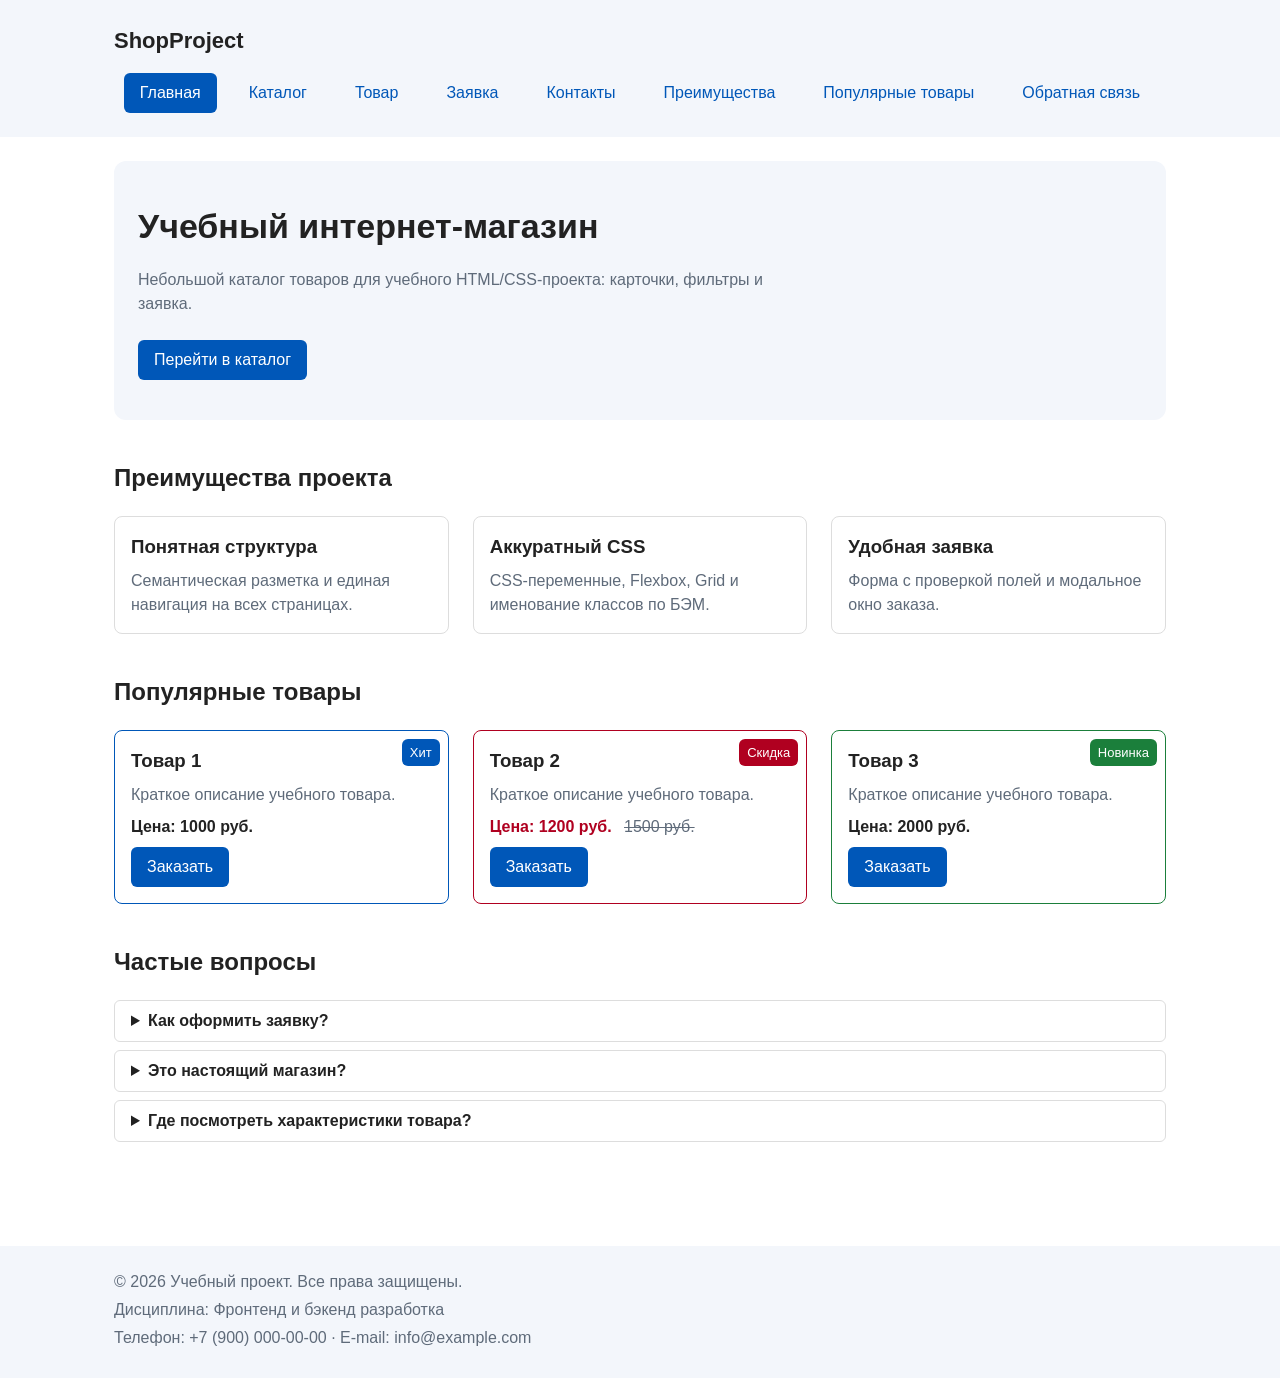
==== commit a265afc8: "fix: prepare HTML CSS project for submission" ====
--- a/index.html
+++ b/index.html
@@ -14,13 +14,15 @@
 
       <nav class="site-nav" aria-label="Основная навигация">
         <ul class="site-nav__list">
-          <li class="site-nav__item"><a class="site-nav__link site-nav__link--active" href="index.html" aria-current="page">Главная</a></li>
-          <li class="site-nav__item"><a class="site-nav__link" href="catalog.html">Каталог</a></li>
-          <li class="site-nav__item"><a class="site-nav__link" href="contacts.html">Контакты</a></li>
-          <li class="site-nav__item"><a class="site-nav__link" href="index.html#advantages">Преимущества</a></li>
-          <li class="site-nav__item"><a class="site-nav__link" href="index.html#popular">Популярные товары</a></li>
-          <li class="site-nav__item"><a class="site-nav__link" href="index.html#contacts">Обратная связь</a></li>
-        </ul>
+  <li class="site-nav__item"><a class="site-nav__link site-nav__link--active" href="index.html" aria-current="page">Главная</a></li>
+  <li class="site-nav__item"><a class="site-nav__link" href="catalog.html">Каталог</a></li>
+  <li class="site-nav__item"><a class="site-nav__link" href="product.html">Товар</a></li>
+  <li class="site-nav__item"><a class="site-nav__link" href="order.html">Заявка</a></li>
+  <li class="site-nav__item"><a class="site-nav__link" href="contacts.html">Контакты</a></li>
+  <li class="site-nav__item"><a class="site-nav__link" href="index.html#advantages">Преимущества</a></li>
+  <li class="site-nav__item"><a class="site-nav__link" href="index.html#popular">Популярные товары</a></li>
+  <li class="site-nav__item"><a class="site-nav__link" href="index.html#contacts">Обратная связь</a></li>
+</ul>
       </nav>
     </div>
   </header>
@@ -54,11 +56,12 @@
       </ul>
     </section>
 
-    <section class="section" id="popular">
+        <section class="section" id="popular">
       <h2 class="section__title">Популярные товары</h2>
 
       <div class="products-grid">
         <article class="product-card product-card--featured">
+          <span class="product-card__badge product-card__badge--hit">Хит</span>
           <h3 class="product-card__title">Товар 1</h3>
           <p class="product-card__description">Краткое описание учебного товара.</p>
           <p class="product-card__price">Цена: 1000 руб.</p>
@@ -68,15 +71,20 @@
         </article>
 
         <article class="product-card product-card--discount">
+          <span class="product-card__badge">Скидка</span>
           <h3 class="product-card__title">Товар 2</h3>
           <p class="product-card__description">Краткое описание учебного товара.</p>
-          <p class="product-card__price">Цена: 1500 руб.</p>
+          <p class="product-card__price">
+            Цена: 1200 руб.
+            <s class="product-card__old-price">1500 руб.</s>
+          </p>
           <button class="button button--primary product-card__button" type="button" data-product="Товар 2">
             Заказать
           </button>
         </article>
 
-        <article class="product-card">
+        <article class="product-card product-card--new">
+          <span class="product-card__badge product-card__badge--new">Новинка</span>
           <h3 class="product-card__title">Товар 3</h3>
           <p class="product-card__description">Краткое описание учебного товара.</p>
           <p class="product-card__price">Цена: 2000 руб.</p>
@@ -85,6 +93,25 @@
           </button>
         </article>
       </div>
+    </section>
+
+    <section class="section faq" id="faq">
+      <h2 class="section__title">Частые вопросы</h2>
+
+      <details class="faq__item">
+        <summary class="faq__question">Как оформить заявку?</summary>
+        <p class="faq__answer">Нажмите «Заказать» у нужного товара или откройте страницу «Заявка» и заполните форму.</p>
+      </details>
+
+      <details class="faq__item">
+        <summary class="faq__question">Это настоящий магазин?</summary>
+        <p class="faq__answer">Нет, это учебный проект. Заказы не обрабатываются, данные никуда не отправляются.</p>
+      </details>
+
+      <details class="faq__item">
+        <summary class="faq__question">Где посмотреть характеристики товара?</summary>
+        <p class="faq__answer">На странице «Товар» есть таблица характеристик и сравнение комплектаций.</p>
+      </details>
     </section>
   </main>
 
--- a/css/style.css
+++ b/css/style.css
@@ -457,4 +457,156 @@
 
 .site-footer__text {
   margin: 0 0 var(--space-xs);
+}
+
+/* ===== ПР8: доработка карточек товара (позиционирование, варианты) ===== */
+.product-card {
+  position: relative;
+}
+
+.product-card--new {
+  border-color: var(--color-success);
+}
+
+.product-card__badge {
+  position: absolute;
+  top: var(--space-sm);
+  right: var(--space-sm);
+  z-index: 1;
+  padding: 4px 8px;
+  font-size: 13px;
+  color: var(--color-white);
+  background-color: var(--color-danger);
+  border-radius: var(--radius-sm);
+}
+
+.product-card__badge--hit {
+  background-color: var(--color-primary);
+}
+
+.product-card__badge--new {
+  background-color: var(--color-success);
+}
+
+.product-card__title {
+  padding-right: 80px;
+}
+
+.product-card__old-price {
+  margin-left: var(--space-sm);
+  font-weight: 400;
+  color: var(--color-muted);
+}
+
+/* ===== Блок: product (страница товара) ===== */
+.product {
+  display: grid;
+  grid-template-columns: 1fr 1fr;
+  gap: var(--space-lg);
+  align-items: start;
+}
+
+.product__image {
+  display: block;
+  width: 100%;
+  height: auto;
+  border: 1px solid var(--color-border);
+  border-radius: var(--radius-md);
+}
+
+.product__info {
+  min-width: 0;
+}
+
+.product__title {
+  margin-top: 0;
+}
+
+.product__text {
+  color: var(--color-muted);
+}
+
+.product__price {
+  margin: var(--space-md) 0;
+  font-size: 28px;
+  font-weight: 700;
+}
+
+/* ===== Блок: product-table ===== */
+.product-table {
+  width: 100%;
+  border-collapse: collapse;
+}
+
+.product-table__caption {
+  margin-bottom: var(--space-sm);
+  font-weight: 700;
+  text-align: left;
+}
+
+.product-table__head,
+.product-table__cell {
+  padding: var(--space-sm) var(--space-md);
+  border: 1px solid var(--color-border);
+  text-align: left;
+}
+
+.product-table__head {
+  background-color: var(--color-surface);
+}
+
+.product-table--compare .product-table__cell--accent {
+  font-weight: 700;
+  color: var(--color-primary);
+}
+
+/* ===== Блоки: reviews / review-card ===== */
+.reviews__list {
+  display: grid;
+  grid-template-columns: repeat(3, 1fr);
+  gap: var(--space-lg);
+}
+
+.review-card {
+  padding: var(--space-md);
+  border: 1px solid var(--color-border);
+  border-radius: var(--radius-md);
+  background-color: var(--color-surface);
+}
+
+.review-card__author {
+  margin: 0;
+  font-weight: 700;
+}
+
+.review-card__rating {
+  margin: var(--space-xs) 0 var(--space-sm);
+  color: var(--color-primary);
+}
+
+.review-card__text {
+  margin: 0;
+}
+
+/* ===== Блок: faq ===== */
+.faq__item {
+  margin-bottom: var(--space-sm);
+  padding: var(--space-sm) var(--space-md);
+  border: 1px solid var(--color-border);
+  border-radius: var(--radius-sm);
+}
+
+.faq__question {
+  font-weight: 700;
+  cursor: pointer;
+}
+
+.faq__question:focus-visible {
+  outline: 2px solid var(--color-primary);
+  outline-offset: 3px;
+}
+
+.faq__answer {
+  margin: var(--space-sm) 0 0;
+  color: var(--color-muted);
 }
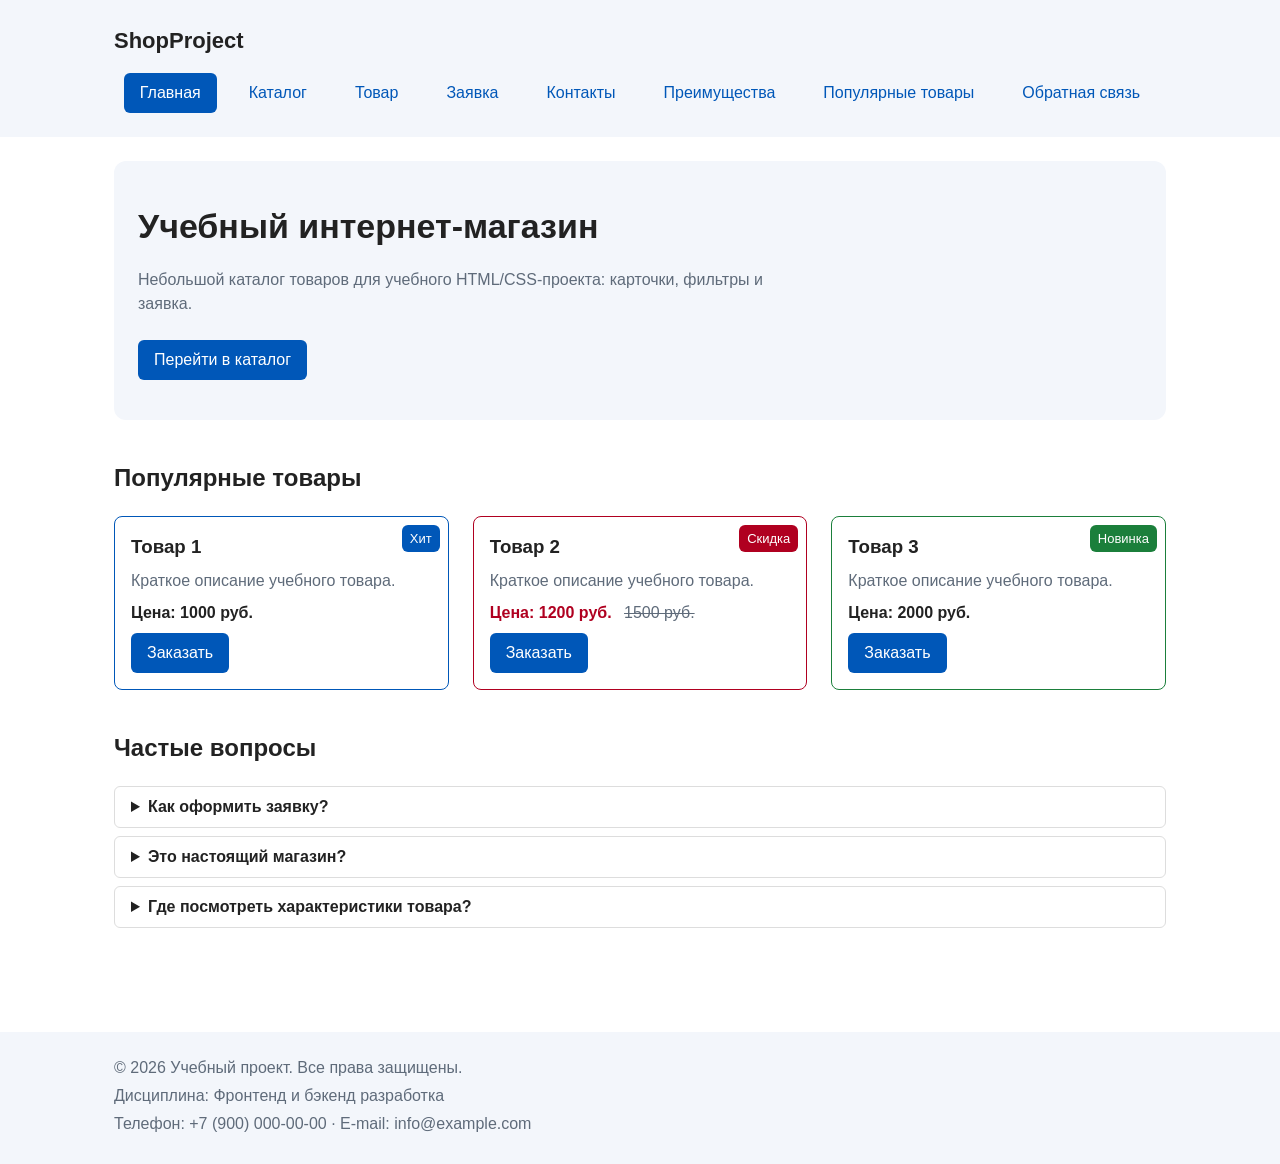
==== commit 51e8bfea: "8final" ====
--- a/index.html
+++ b/index.html
@@ -35,25 +35,6 @@
         карточки, фильтры и заявка.
       </p>
       <a class="button button--primary" href="catalog.html">Перейти в каталог</a>
-    </section>
-
-    <section class="section" id="advantages">
-      <h2 class="section__title">Преимущества проекта</h2>
-
-      <ul class="advantages__list">
-        <li class="advantages__item">
-          <h3 class="advantages__title">Понятная структура</h3>
-          <p class="advantages__text">Семантическая разметка и единая навигация на всех страницах.</p>
-        </li>
-        <li class="advantages__item">
-          <h3 class="advantages__title">Аккуратный CSS</h3>
-          <p class="advantages__text">CSS-переменные, Flexbox, Grid и именование классов по БЭМ.</p>
-        </li>
-        <li class="advantages__item">
-          <h3 class="advantages__title">Удобная заявка</h3>
-          <p class="advantages__text">Форма с проверкой полей и модальное окно заказа.</p>
-        </li>
-      </ul>
     </section>
 
         <section class="section" id="popular">
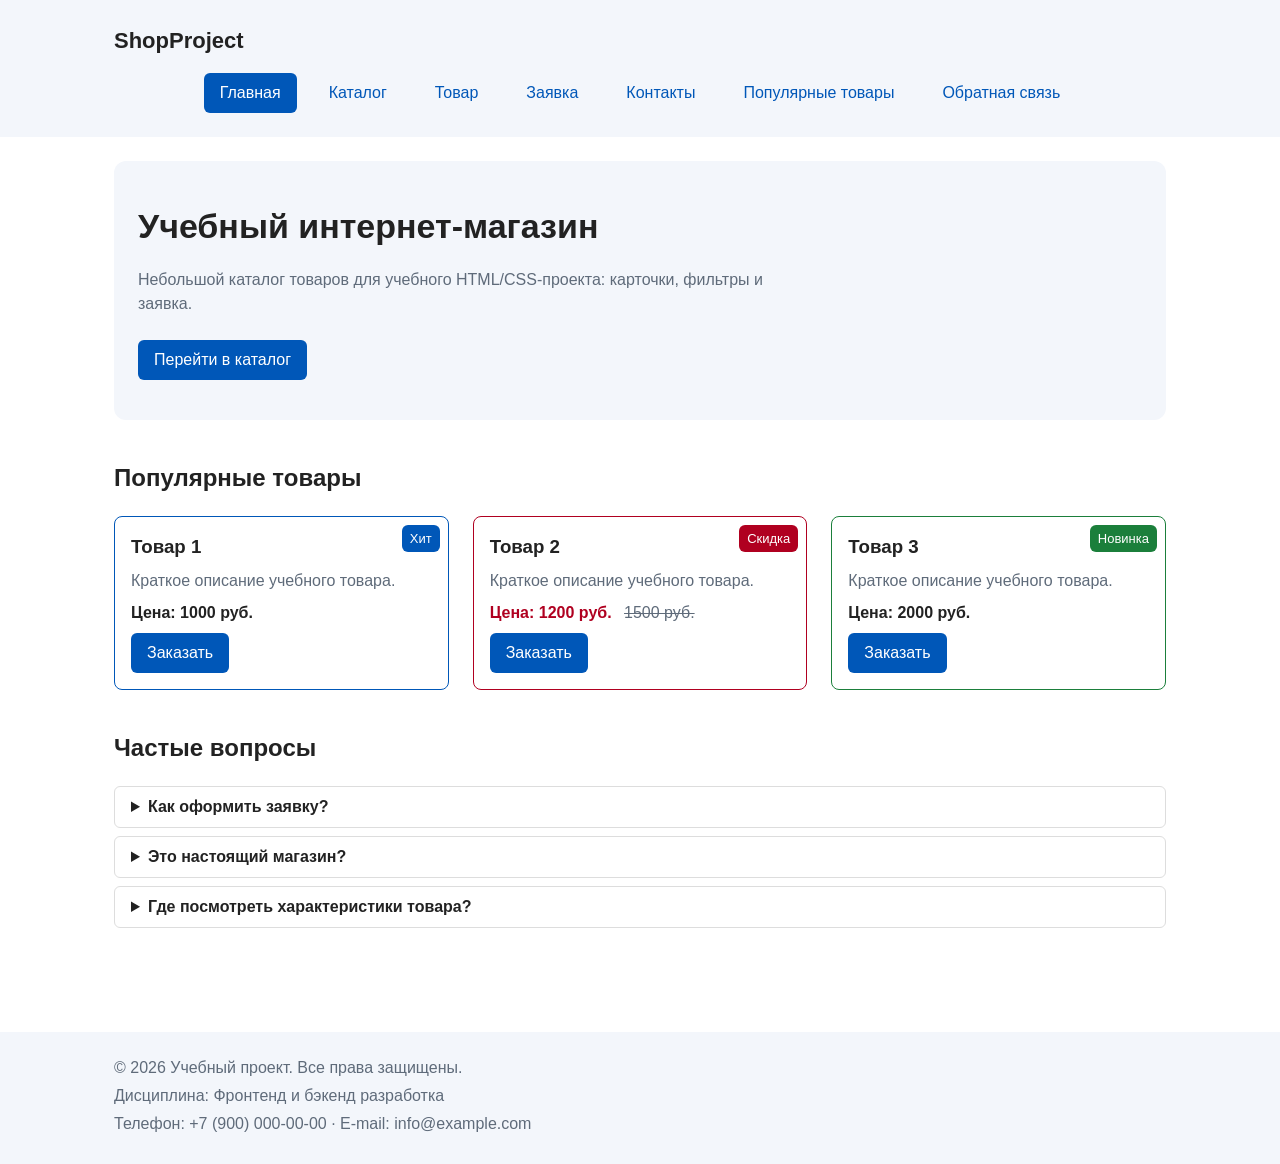
==== commit 4dd903ab: "8final" ====
--- a/index.html
+++ b/index.html
@@ -19,7 +19,6 @@
   <li class="site-nav__item"><a class="site-nav__link" href="product.html">Товар</a></li>
   <li class="site-nav__item"><a class="site-nav__link" href="order.html">Заявка</a></li>
   <li class="site-nav__item"><a class="site-nav__link" href="contacts.html">Контакты</a></li>
-  <li class="site-nav__item"><a class="site-nav__link" href="index.html#advantages">Преимущества</a></li>
   <li class="site-nav__item"><a class="site-nav__link" href="index.html#popular">Популярные товары</a></li>
   <li class="site-nav__item"><a class="site-nav__link" href="index.html#contacts">Обратная связь</a></li>
 </ul>
@@ -36,8 +35,7 @@
       </p>
       <a class="button button--primary" href="catalog.html">Перейти в каталог</a>
     </section>
-
-        <section class="section" id="popular">
+    <section class="section" id="popular">
       <h2 class="section__title">Популярные товары</h2>
 
       <div class="products-grid">
